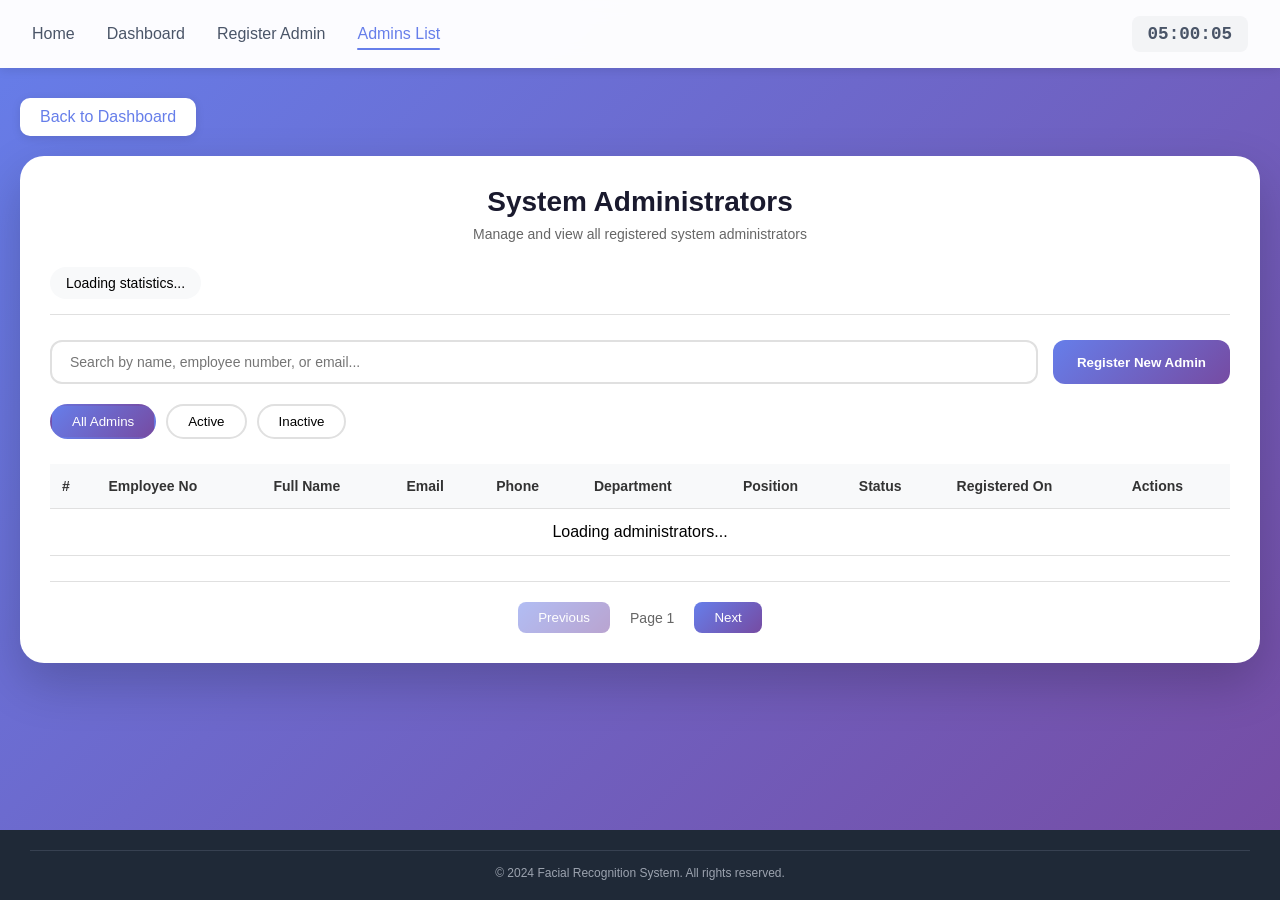
==== admins-list.html @ f6e2d3a6 "Updated project" ====
<!DOCTYPE html>
<html lang="en">
<head>
    <meta charset="UTF-8">
    <meta name="viewport" content="width=device-width, initial-scale=1.0">
    <title>Admins List</title>
    
    <link rel="stylesheet" href="css/admins-list.css">
</head>
<body>
    <!-- NAVIGATION BAR -->
    <nav class="nav-bar">
        <div class="nav-container">
            <ul class="nav-links">
                <li><a href="index.html" class="nav-link">Home</a></li>
                
                <li><a href="dashboard.html" class="nav-link">Dashboard</a></li>
                
                <li><a href="register-admin.html" class="nav-link">Register Admin</a></li>
                <li><a href="admins-list.html" class="nav-link active">Admins List</a></li>
            </ul>
            <div class="nav-right">
                <span class="nav-time" id="navClock">--:--:--</span>
               
            </div>
            <button class="hamburger" id="hamburger" onclick="toggleMenu()">
                <span></span><span></span><span></span>
            </button>
        </div>
        <div class="mobile-menu" id="mobileMenu">
            <a href="index.html">Home</a>
            <a href="scan.html">Face Scan</a>
            <a href="dashboard.html">Dashboard</a>
            <a href="registration.html">Registration</a>
            <a href="register-admin.html">Register Admin</a>
            <a href="admins-list.html" class="active">Admins List</a>
            
           
        </div>
    </nav>

    <!-- MAIN CONTENT -->
    <div class="admins-container">
        <div class="back-button">
            <a href="dashboard.html" class="back-btn">Back to Dashboard</a>
        </div>

        <div class="admins-card">
            <div class="admins-header">
                <h1>System Administrators</h1>
                <p>Manage and view all registered system administrators</p>
            </div>

            <div class="stats-summary" id="statsSummary">
                <div class="stat-pill">Loading statistics...</div>
            </div>

            <div class="search-container">
                <input type="text" id="searchInput" class="search-input" placeholder="Search by name, employee number, or email...">
                <button class="add-admin-btn" onclick="window.location.href='register-admin.html'">
                    Register New Admin
                </button>
            </div>

            <div class="filters">
                <button class="filter-btn active" data-filter="all">All Admins</button>
                <button class="filter-btn" data-filter="active">Active</button>
                <button class="filter-btn" data-filter="inactive">Inactive</button>
            </div>

            <div class="admins-table">
                <table>
                    <thead>
                        <tr>
                            <th>#</th>
                            <th>Employee No</th>
                            <th>Full Name</th>
                            <th>Email</th>
                            <th>Phone</th>
                            <th>Department</th>
                            <th>Position</th>
                            <th>Status</th>
                            <th>Registered On</th>
                            <th>Actions</th>
                        </tr>
                    </thead>
                    <tbody id="adminsTableBody">
                        <tr>
                            <td colspan="10" style="text-align: center;">Loading administrators...</td>
                        </tr>
                    </tbody>
                </table>
            </div>

            <div class="pagination" id="pagination">
                <button class="page-btn" id="prevPage" disabled>Previous</button>
                <span id="pageInfo">Page 1</span>
                <button class="page-btn" id="nextPage">Next</button>
            </div>
        </div>
    </div>

    <!-- FOOTER -->
    <footer class="footer">
        <div class="footer-container">
            <div class="footer-bottom">
                <span>© 2024 Facial Recognition System. All rights reserved.</span>
            </div>
        </div>
    </footer>

    <script src="js/admins-list.js"></script>
   
</body>
</html>
---- css/admins-list.css ----
/*  ADMINS LIST PAGE STYLES  */

* {
    margin: 0;
    padding: 0;
    box-sizing: border-box;
}

body {
    font-family: 'Inter', 'Segoe UI', Tahoma, Geneva, Verdana, sans-serif;
    background: linear-gradient(135deg, #667eea 0%, #764ba2 100%);
    min-height: 100vh;
    display: flex;
    flex-direction: column;
}

/*  NAVIGATION BAR  */
.nav-bar {
    background: rgba(255, 255, 255, 0.98);
    backdrop-filter: blur(10px);
    box-shadow: 0 2px 10px rgba(0, 0, 0, 0.1);
    position: sticky;
    top: 0;
    z-index: 1000;
}

.nav-container {
    max-width: 1400px;
    margin: 0 auto;
    padding: 1rem 2rem;
    display: flex;
    justify-content: space-between;
    align-items: center;
    flex-wrap: wrap;
}

.nav-links {
    display: flex;
    list-style: none;
    gap: 2rem;
}

.nav-link {
    text-decoration: none;
    color: #4a5568;
    font-weight: 500;
    transition: color 0.3s ease;
    position: relative;
}

.nav-link:hover {
    color: #667eea;
}

.nav-link.active {
    color: #667eea;
}

.nav-link.active::after {
    content: '';
    position: absolute;
    bottom: -8px;
    left: 0;
    right: 0;
    height: 2px;
    background: #667eea;
    border-radius: 2px;
}

.nav-right {
    display: flex;
    align-items: center;
    gap: 1.5rem;
}

.nav-time {
    font-family: 'Courier New', monospace;
    font-size: 1.1rem;
    font-weight: 600;
    color: #4a5568;
    background: #f3f4f6;
    padding: 0.5rem 1rem;
    border-radius: 8px;
}

.user-role {
    background: linear-gradient(135deg, #667eea, #764ba2);
    color: white;
    padding: 0.4rem 1rem;
    border-radius: 20px;
    font-size: 0.8rem;
    font-weight: 600;
}

.hamburger {
    display: none;
    flex-direction: column;
    gap: 5px;
    background: none;
    border: none;
    cursor: pointer;
    padding: 5px;
}

.hamburger span {
    width: 25px;
    height: 3px;
    background: #333;
    border-radius: 3px;
    transition: all 0.3s ease;
}

.mobile-menu {
    display: none;
    flex-direction: column;
    background: white;
    padding: 20px;
    border-top: 1px solid #e0e0e0;
}

.mobile-menu.show {
    display: flex;
}

.mobile-menu a {
    padding: 12px 0;
    text-decoration: none;
    color: #333;
    font-weight: 500;
    border-bottom: 1px solid #f0f0f0;
}

.mobile-menu a:last-child {
    border-bottom: none;
}

.mobile-menu a.active {
    color: #667eea;
}

/*  MAIN CONTAINER  */
.admins-container {
    max-width: 1400px;
    width: 100%;
    margin: 30px auto;
    padding: 0 20px;
    flex: 1;
}

/*  BACK BUTTON  */
.back-button {
    margin-bottom: 20px;
}

.back-btn {
    display: inline-flex;
    align-items: center;
    gap: 8px;
    background: white;
    padding: 10px 20px;
    border-radius: 10px;
    text-decoration: none;
    color: #667eea;
    font-weight: 500;
    transition: all 0.3s ease;
    box-shadow: 0 2px 10px rgba(0, 0, 0, 0.1);
}

.back-btn:hover {
    transform: translateX(-5px);
    box-shadow: 0 5px 15px rgba(102, 126, 234, 0.3);
}

/*  ADMINS CARD  */
.admins-card {
    background: white;
    border-radius: 24px;
    padding: 30px;
    box-shadow: 0 20px 50px rgba(0, 0, 0, 0.2);
    animation: fadeIn 0.5s ease-in-out;
}

@keyframes fadeIn {
    from {
        opacity: 0;
        transform: translateY(-20px);
    }
    to {
        opacity: 1;
        transform: translateY(0);
    }
}

/*  HEADER  */
.admins-header {
    text-align: center;
    margin-bottom: 25px;
}

.admins-header h1 {
    font-size: 28px;
    color: #1a1a2e;
    margin-bottom: 8px;
}

.admins-header p {
    color: #666;
    font-size: 14px;
}

/*  STATS SUMMARY  */
.stats-summary {
    display: flex;
    gap: 15px;
    margin-bottom: 25px;
    flex-wrap: wrap;
    padding-bottom: 15px;
    border-bottom: 1px solid #e0e0e0;
}

.stat-pill {
    background: #f8f9fa;
    padding: 8px 16px;
    border-radius: 20px;
    font-size: 14px;
}

.stat-pill span:first-child {
    font-weight: 600;
    color: #667eea;
}

/*  SEARCH CONTAINER  */
.search-container {
    display: flex;
    gap: 15px;
    margin-bottom: 20px;
    flex-wrap: wrap;
}

.search-input {
    flex: 1;
    padding: 12px 18px;
    border: 2px solid #e0e0e0;
    border-radius: 12px;
    font-size: 14px;
    font-family: inherit;
    transition: all 0.3s ease;
    outline: none;
    min-width: 200px;
}

.search-input:focus {
    border-color: #667eea;
    box-shadow: 0 0 0 3px rgba(102, 126, 234, 0.1);
}

.add-admin-btn {
     background: linear-gradient(135deg, #667eea, #764ba2);
    color: white;
    border-color: transparent;
    
    padding: 12px 24px;
    border: none;
    border-radius: 12px;
    font-weight: 600;
    cursor: pointer;
    transition: all 0.3s ease;
}

.add-admin-btn:hover {
    transform: translateY(-2px);
    box-shadow: 0 5px 20px rgba(245, 158, 11, 0.4);
}

/*  FILTERS  */
.filters {
    display: flex;
    gap: 10px;
    margin-bottom: 25px;
    flex-wrap: wrap;
}

.filter-btn {
    padding: 8px 20px;
    border: 2px solid #e0e0e0;
    background: white;
    border-radius: 30px;
    cursor: pointer;
    transition: all 0.3s ease;
    font-weight: 500;
    font-family: inherit;
}

.filter-btn:hover {
    transform: translateY(-2px);
    border-color: #667eea;
}

.filter-btn.active {
    background: linear-gradient(135deg, #667eea, #764ba2);
    color: white;
    border-color: transparent;
}

/*  TABLE STYLES  */
.admins-table {
    overflow-x: auto;
    margin-bottom: 20px;
}

table {
    width: 100%;
    border-collapse: collapse;
}

th, td {
    padding: 14px 12px;
    text-align: left;
    border-bottom: 1px solid #e0e0e0;
}

th {
    background: #f8f9fa;
    font-weight: 600;
    color: #333;
    font-size: 14px;
}

tr:hover {
    background: #f8f9fa;
}

/*  STATUS BADGES  */
.status-badge {
    padding: 4px 12px;
    border-radius: 20px;
    font-size: 12px;
    font-weight: 600;
    display: inline-block;
}

.status-active {
    background: #d1fae5;
    color: #059669;
}

.status-inactive {
    background: #fee2e2;
    color: #dc2626;
}

/*  ACTION BUTTONS  */
.action-buttons {
    display: flex;
    gap: 8px;
}

.btn-edit {
    background: linear-gradient(135deg, #667eea, #764ba2);
    color: white;
    border: none;
    padding: 5px 12px;
    border-radius: 6px;
    cursor: pointer;
    font-size: 12px;
    transition: all 0.3s ease;
}

.btn-edit:hover {
    transform: translateY(-1px);
    box-shadow: 0 2px 6px rgba(102, 126, 234, 0.4);
}

.btn-delete {
    background: #ef4444;
    color: white;
    border: none;
    padding: 5px 12px;
    border-radius: 6px;
    cursor: pointer;
    font-size: 12px;
    transition: all 0.3s ease;
}

.btn-delete:hover {
    background: #dc2626;
    transform: translateY(-1px);
}

/*  PAGINATION  */
.pagination {
    display: flex;
    justify-content: center;
    align-items: center;
    gap: 20px;
    margin-top: 25px;
    padding-top: 20px;
    border-top: 1px solid #e0e0e0;
}

.page-btn {
    padding: 8px 20px;
    background: linear-gradient(135deg, #667eea, #764ba2);
    color: white;
    border: none;
    border-radius: 8px;
    cursor: pointer;
    transition: all 0.3s ease;
    font-family: inherit;
    font-weight: 500;
}

.page-btn:hover:not(:disabled) {
    transform: translateY(-2px);
    box-shadow: 0 5px 15px rgba(102, 126, 234, 0.4);
}

.page-btn:disabled {
    opacity: 0.5;
    cursor: not-allowed;
}

#pageInfo {
    font-size: 14px;
    color: #666;
}

/*  FOOTER  */
.footer {
    background: #1f2937;
    color: white;
    margin-top: 40px;
}

.footer-container {
    max-width: 1400px;
    margin: 0 auto;
    padding: 20px 30px;
}

.footer-bottom {
    text-align: center;
    padding-top: 15px;
    border-top: 1px solid #374151;
    color: #9ca3af;
    font-size: 12px;
}

/*  RESPONSIVE DESIGN  */
@media (max-width: 768px) {
    .nav-links {
        display: none;
    }

    .nav-right {
        display: none;
    }

    .hamburger {
        display: flex;
    }

    .nav-container {
        padding: 1rem;
    }

    .admins-card {
        padding: 20px;
    }

    .admins-header h1 {
        font-size: 22px;
    }

    .search-container {
        flex-direction: column;
    }

    .add-admin-btn {
        width: 100%;
    }

    .filters {
        justify-content: center;
    }

    th, td {
        padding: 10px 8px;
        font-size: 12px;
    }

    .action-buttons {
        flex-direction: column;
        gap: 5px;
    }

    .btn-edit, .btn-delete {
        padding: 3px 8px;
        font-size: 10px;
    }
}

@media (max-width: 480px) {
    .admins-container {
        margin: 15px auto;
        padding: 0 15px;
    }

    .admins-card {
        padding: 15px;
    }

    .admins-header h1 {
        font-size: 20px;
    }

    .stat-pill {
        font-size: 12px;
    }

    .filter-btn {
        padding: 5px 12px;
        font-size: 12px;
    }
}
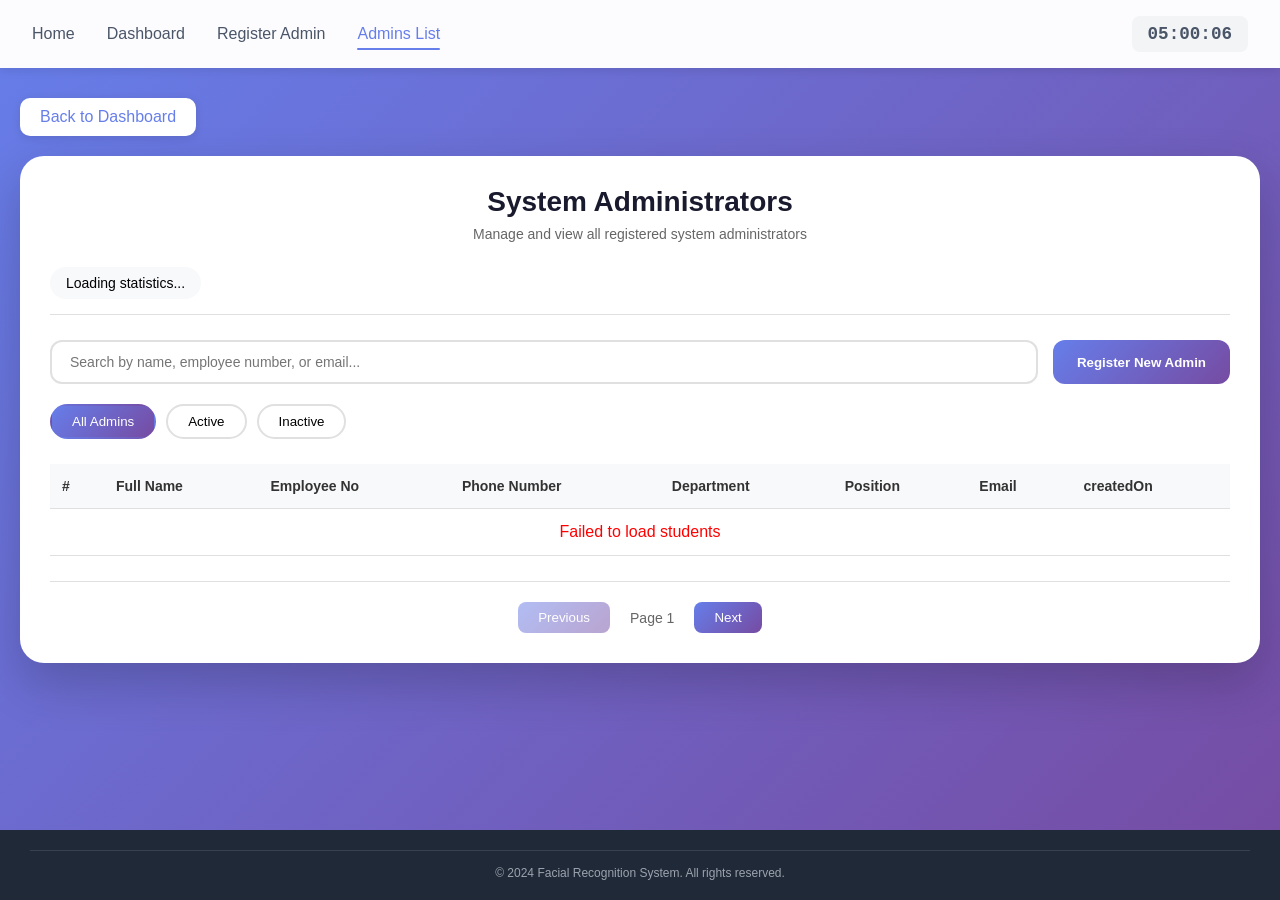
==== commit 09133531: "added fetch fuction at admin-list.js" ====
--- a/admins-list.html
+++ b/admins-list.html
@@ -73,15 +73,13 @@
                     <thead>
                         <tr>
                             <th>#</th>
-                            <th>Employee No</th>
                             <th>Full Name</th>
-                            <th>Email</th>
-                            <th>Phone</th>
-                            <th>Department</th>
-                            <th>Position</th>
-                            <th>Status</th>
-                            <th>Registered On</th>
-                            <th>Actions</th>
+                            <th>Employee No</th>  
+                            <th>Phone Number</th>  
+                            <th>Department</th>  
+                            <th>Position</th>                      
+                            <th>Email</th>                                                                                 
+                            <th>createdOn</th>
                         </tr>
                     </thead>
                     <tbody id="adminsTableBody">
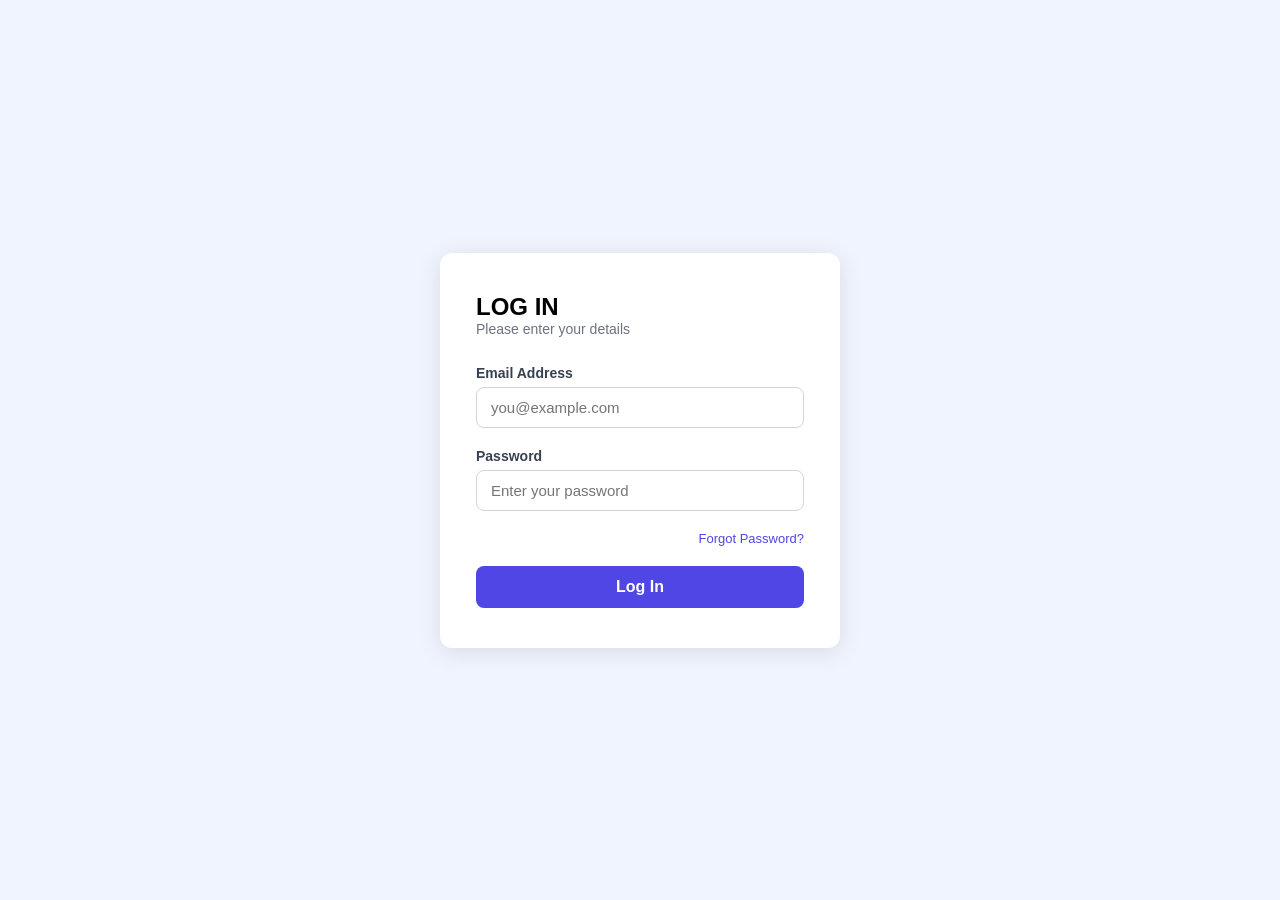
==== commit 4841d24e: "added token validator to check if token has expired" ====
--- a/admins-list.html
+++ b/admins-list.html
@@ -64,8 +64,7 @@
 
             <div class="filters">
                 <button class="filter-btn active" data-filter="all">All Admins</button>
-                <button class="filter-btn" data-filter="active">Active</button>
-                <button class="filter-btn" data-filter="inactive">Inactive</button>
+
             </div>
 
             <div class="admins-table">
@@ -102,7 +101,7 @@
     <footer class="footer">
         <div class="footer-container">
             <div class="footer-bottom">
-                <span>© 2024 Facial Recognition System. All rights reserved.</span>
+                <span>© 2026 Facial Recognition System. All rights reserved.</span>
             </div>
         </div>
     </footer>
